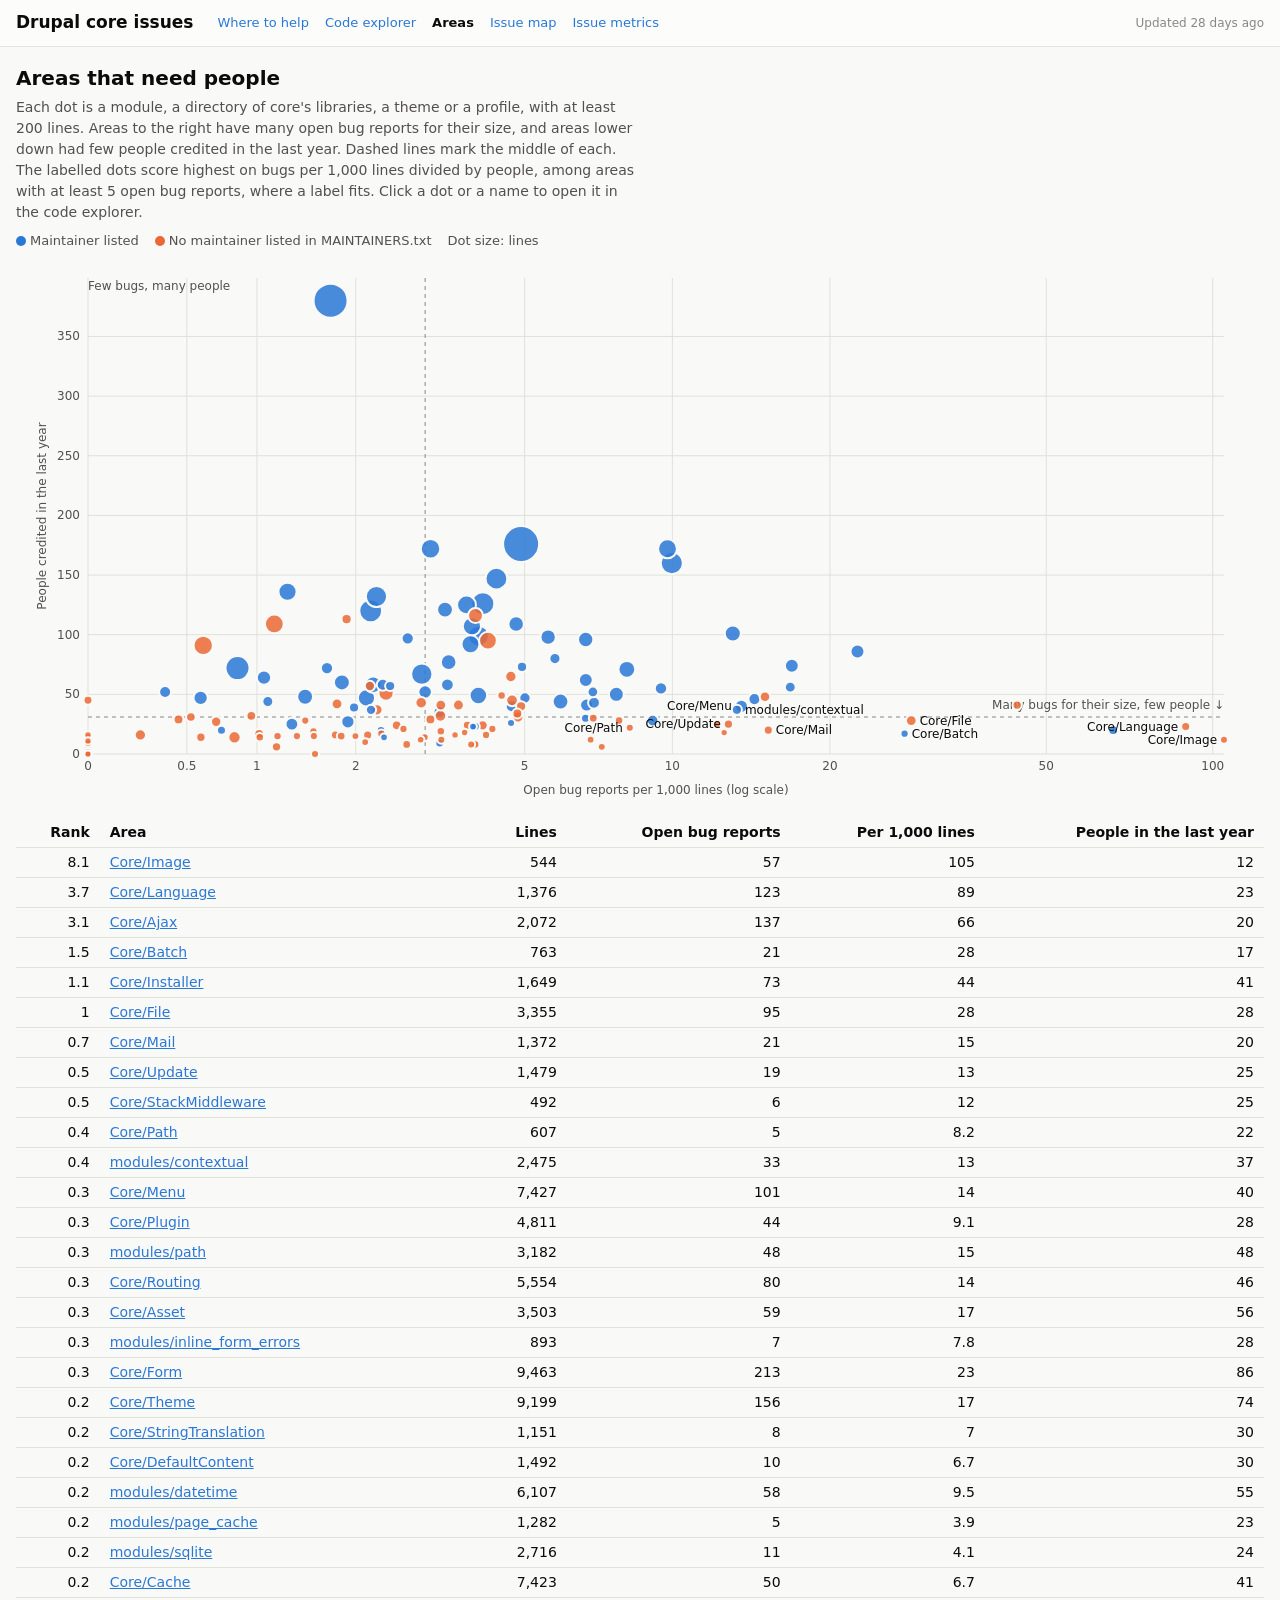
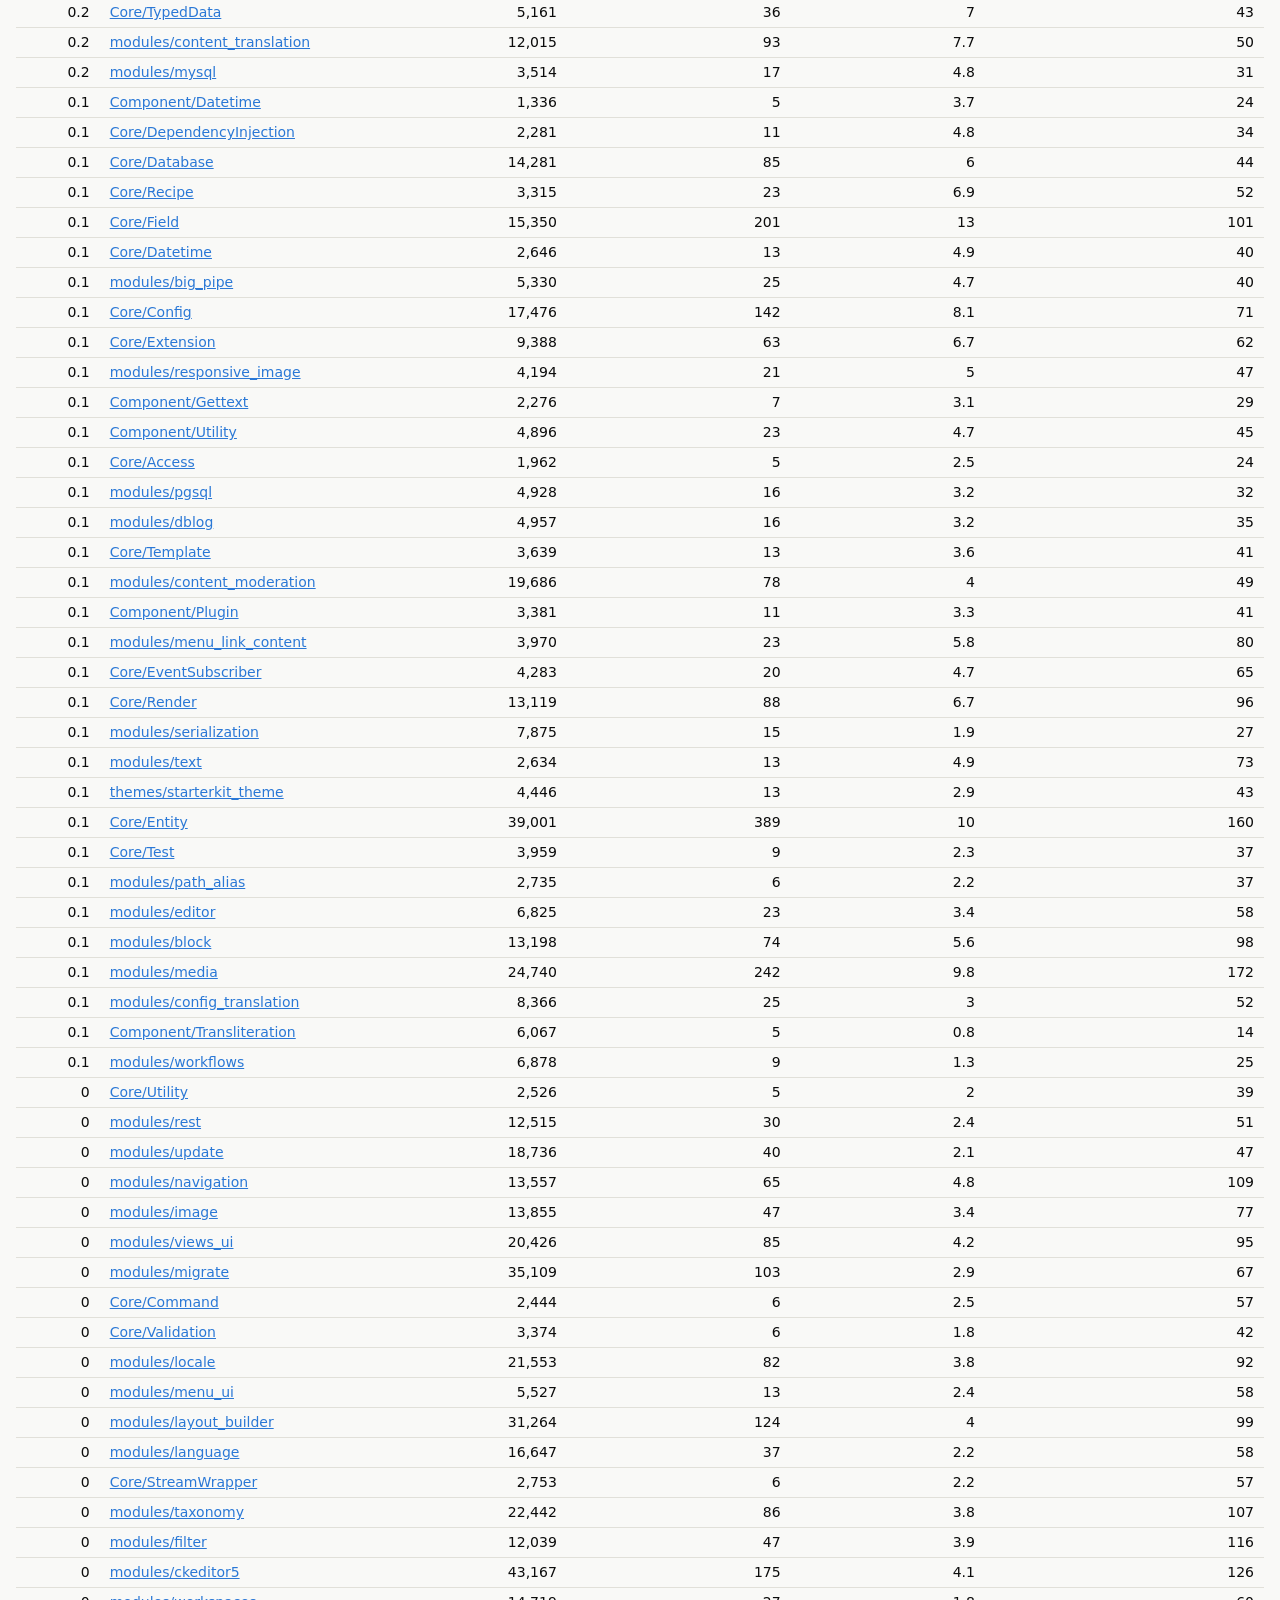
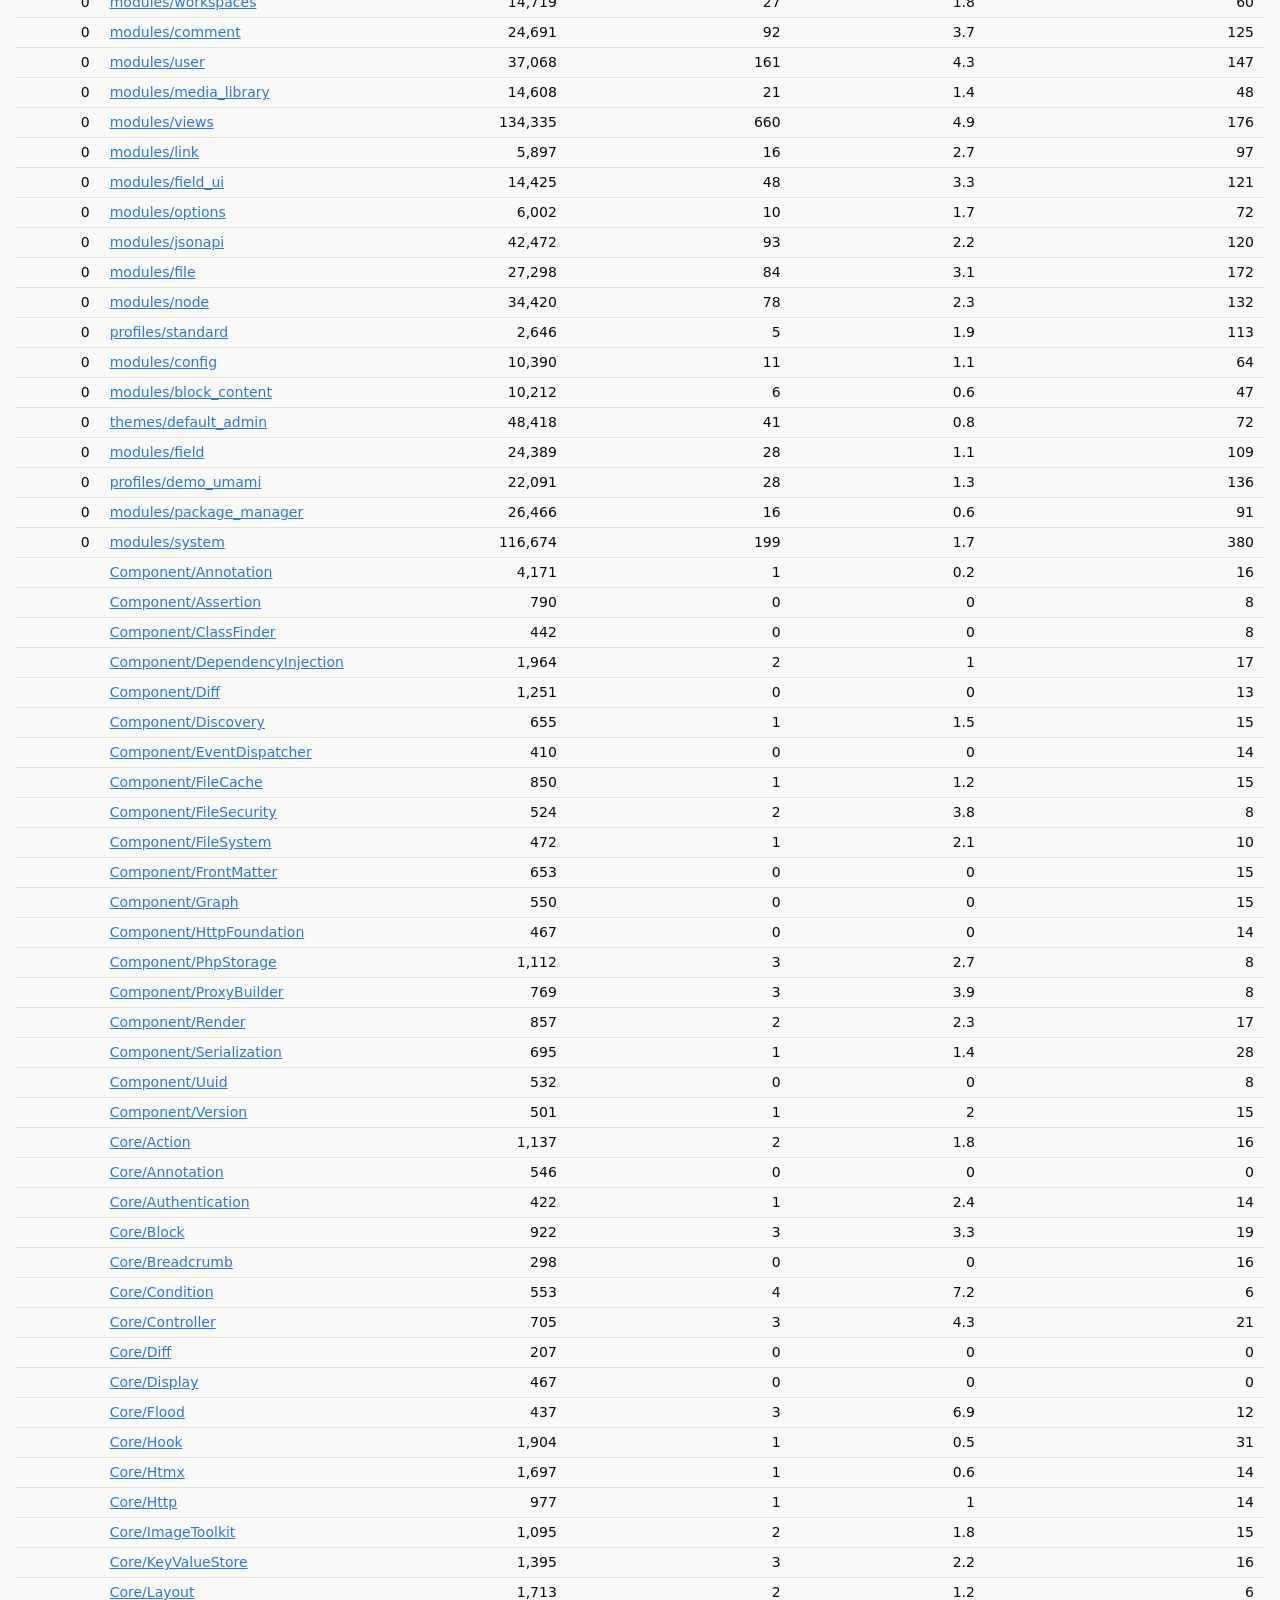
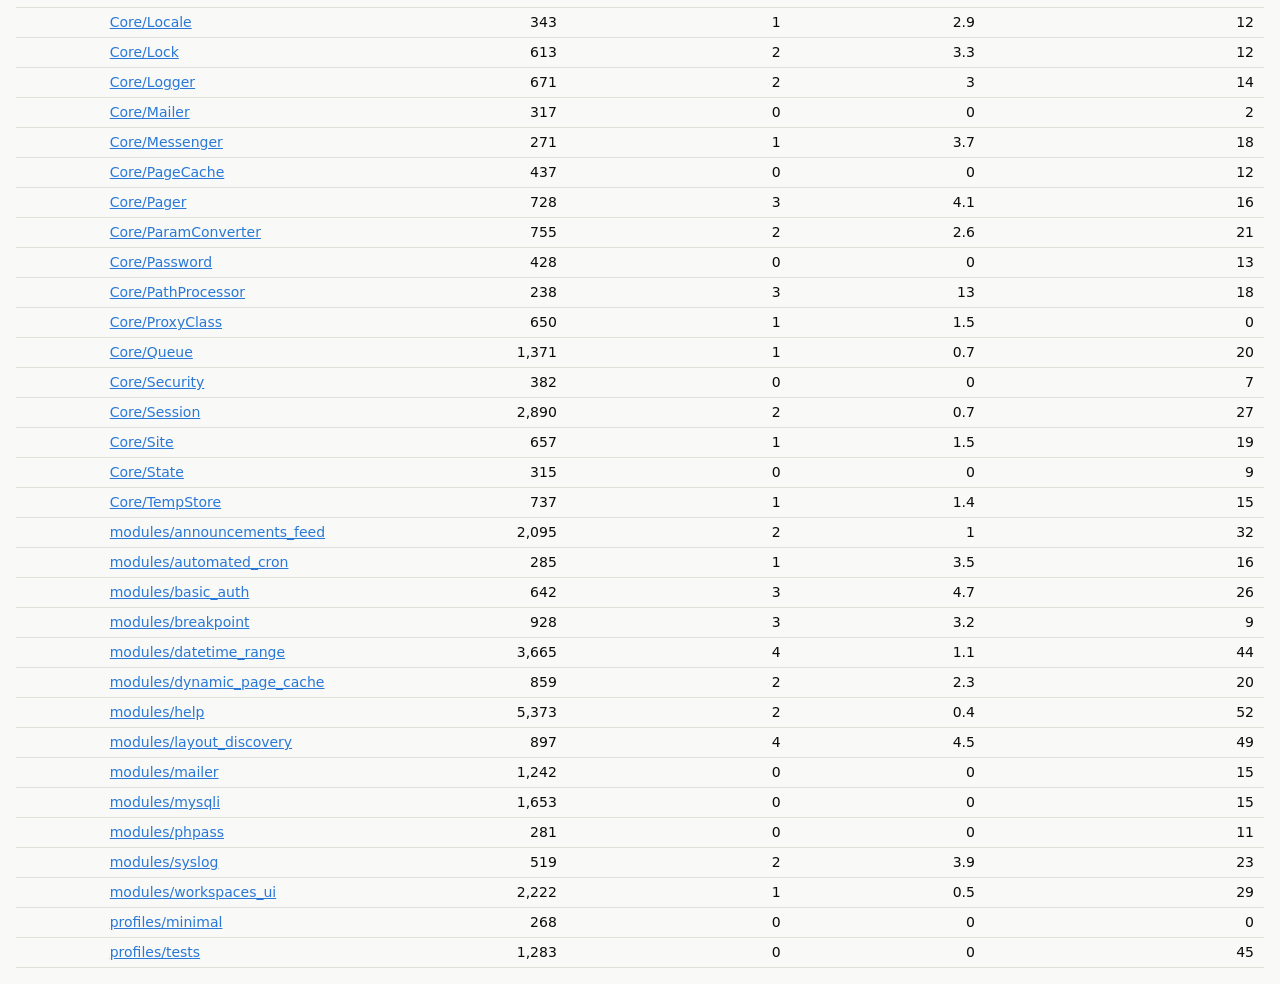
==== areas.html @ b4e70576 "Deploy 2026-11-07T08:06Z" ====
<!doctype html>
<html lang="en">
<head>
<meta charset="utf-8">
<meta name="viewport" content="width=device-width, initial-scale=1">
<title>Areas</title>
<link rel="stylesheet" href="site.css">
<script src="site.js"></script>
<style>
  :root {
    --maintained: #2a78d6; --unmaintained: #eb6834;
  }
  @media (prefers-color-scheme: dark) {
    :root:where(:not([data-theme="light"])) {
      --maintained: #3987e5; --unmaintained: #d95926;
    }
  }
  :root[data-theme="dark"] {
    --maintained: #3987e5; --unmaintained: #d95926;
  }
  body { font-size: 14px; }
  .help { color: var(--text-secondary); }
  main { padding: 16px; }
  h1 { font-size: 20px; font-weight: 600; margin: 0 0 4px; }
  #areas .intro { max-width: 70ch; margin: 0 0 8px; color: var(--text-secondary); }
  #plot { width: 100%; height: 540px; display: block; }
  #plot text { font-size: 12px; fill: var(--text-secondary); }
  #plot .label { fill: var(--text-primary); }
  #plot .axis { stroke: var(--grid); }
  #plot .median { stroke: var(--text-muted); stroke-dasharray: 4 4; }
  #plot circle { stroke: var(--page); stroke-width: 2; cursor: pointer; fill-opacity: .85; }
  #plot circle:hover, #plot circle:focus-visible { stroke: var(--text-primary); outline: none; }
  .key { display: flex; flex-wrap: wrap; gap: 4px 16px; font-size: 13px; color: var(--text-secondary); margin: 4px 0 12px; }
  .key i { display: inline-block; width: 10px; height: 10px; border-radius: 50%; margin-right: 4px; vertical-align: -1px; }
  .scroll { overflow-x: auto; }
  #areas table { border-collapse: collapse; font-variant-numeric: tabular-nums; width: 100%; margin-top: 16px; }
  #areas th, #areas td { padding: 4px 10px; border-bottom: 1px solid var(--grid); text-align: right; white-space: nowrap; }
  #areas th:nth-child(2), #areas td:nth-child(2) { text-align: left; }
  #areas th button { all: unset; cursor: pointer; font-weight: 600; }
  #areas th[aria-sort] button::after { content: " ▾"; }
  #areas th[aria-sort="ascending"] button::after { content: " ▴"; }
  #areas button:focus-visible { outline: 2px solid var(--accent); }
</style>
</head>
<body>
<header class="site">
  <a class="home" href="index.html">Drupal core issues</a>
  <a href="index.html">Where to help</a>
  <a href="explorer.html">Code explorer</a>
  <span aria-current="page">Areas</span>
  <a href="map.html">Issue map</a>
  <a href="metrics.html">Issue metrics</a>
  <span class="updated" id="updated"></span>
</header>
<main>
  <h1>Areas that need people</h1>
  <section id="areas" aria-label="Areas"><p class="help">Loading explorer.json…</p></section>
</main>
<script>
let D, byPath = new Map();
const fmt = n => n.toLocaleString("en");
const esc = s => String(s).replace(/[&<>"]/g, c => ({ "&": "&amp;", "<": "&lt;", ">": "&gt;", '"': "&quot;" })[c]);
const short = v => v.toLocaleString("en", { maximumFractionDigits: v < 10 ? 1 : 0 });

function index(node, parent) {
  node.path = parent ? `${parent.path}/${node.name}` : node.name;
  byPath.set(node.path, node);
  (node.children || []).forEach(c => index(c, node));
}

// Areas: one dot per module, library directory, theme or profile, comparing need with attention.
const MIN_AREA_LINES = 200;
let areaSort = { key: "neglect", down: true };

function areaRows() {
  return D.areas.map(p => byPath.get(p)).filter(n => n.loc >= MIN_AREA_LINES).map(n => {
    // Whether MAINTAINERS.txt lists a maintainer for the area or a directory in it.
    const maintained = (function listed(m) {
      return (m.maintainers || []).some(([, people]) => people.length) || (m.children || []).some(c => c.children && listed(c));
    })(n);
    const density = n.bugs * 1000 / n.loc;
    // Many bugs for the size, few people. Areas with a handful of bugs are left out of the ranking.
    const neglect = n.bugs >= 5 ? density / (n.people + 1) : 0;
    return { node: n, name: n.path.replace("core/lib/Drupal/", "").replace("core/", ""), loc: n.loc, bugs: n.bugs,
      density, people: n.people, maintained, neglect };
  });
}

function ticks(max, steps) {
  const step = steps.find(s => max / s <= 8) || steps.at(-1);
  return Array.from({ length: Math.floor(max / step) + 1 }, (_, i) => i * step);
}

function drawAreas() {
  const rows = areaRows(), el = document.getElementById("areas");
  const W = Math.max(320, el.clientWidth - 32), H = 540, m = { l: 56, r: 24, t: 16, b: 48 };
  const fx = v => Math.log10(1 + v), maxX = Math.max(...rows.map(r => r.density)), maxY = Math.max(...rows.map(r => r.people));
  const x = v => m.l + fx(v) / fx(maxX) * (W - m.l - m.r), y = v => H - m.b - v / (maxY * 1.05) * (H - m.t - m.b);
  const maxLoc = Math.max(...rows.map(r => r.loc)), radius = r => 3 + 15 * Math.sqrt(r.loc / maxLoc);
  const median = values => values.sort((a, b) => a - b)[Math.floor(values.length / 2)];
  const mx = median(rows.map(r => r.density)), my = median(rows.map(r => r.people));
  // Label the highest-ranked dots, right of the dot or else left of it, skipping any label that would overlap another.
  const caption = "Many bugs for their size, few people ↓";
  const placed = [{ x: W - m.r - caption.length * 6.5, w: caption.length * 6.5, y: y(my) - 12 }], labels = [];
  for (const r of [...rows].sort((a, b) => b.neglect - a.neglect).filter(r => r.neglect).slice(0, 12)) {
    const w = r.name.length * 6.5, cx = x(r.density), cy = y(r.people), rr = radius(r);
    const spot = [[cx + rr + 3, "start", cx + rr + 3], [cx - rr - 3, "end", cx - rr - 3 - w]].find(([, , left]) =>
      left >= m.l && left + w <= W - m.r && !placed.some(b => left < b.x + b.w && left + w > b.x && Math.abs(cy - b.y) < 13));
    if (!spot) continue;
    placed.push({ x: spot[2], w, y: cy });
    labels.push(`<text class="label" x="${spot[0]}" y="${cy + 4}" text-anchor="${spot[1]}">${esc(r.name)}</text>`);
  }
  const xTicks = [0, 0.5, 1, 2, 5, 10, 20, 50, 100, 200].filter(t => t <= maxX);
  const svg = `<svg id="plot" viewBox="0 0 ${W} ${H}" role="img" aria-label="Scatter plot of areas: open bug reports per 1,000 lines against people credited in the last year">
    ${xTicks.map(t => `<line class="axis" x1="${x(t)}" x2="${x(t)}" y1="${m.t}" y2="${H - m.b}"/><text x="${x(t)}" y="${H - m.b + 16}" text-anchor="middle">${t}</text>`).join("")}
    ${ticks(maxY, [1, 2, 5, 10, 20, 50, 100]).map(t => `<line class="axis" x1="${m.l}" x2="${W - m.r}" y1="${y(t)}" y2="${y(t)}"/><text x="${m.l - 8}" y="${y(t) + 4}" text-anchor="end">${t}</text>`).join("")}
    <line class="median" x1="${x(mx)}" x2="${x(mx)}" y1="${m.t}" y2="${H - m.b}"/>
    <line class="median" x1="${m.l}" x2="${W - m.r}" y1="${y(my)}" y2="${y(my)}"/>
    <text x="${W - m.r}" y="${y(my) - 8}" text-anchor="end">${caption}</text>
    <text x="${m.l}" y="${m.t + 12}">Few bugs, many people</text>
    <text x="${(m.l + W - m.r) / 2}" y="${H - 8}" text-anchor="middle">Open bug reports per 1,000 lines (log scale)</text>
    <text transform="translate(14 ${(m.t + H - m.b) / 2}) rotate(-90)" text-anchor="middle">People credited in the last year</text>
    ${[...rows].sort((a, b) => b.loc - a.loc).map(r => `<circle tabindex="0" data-path="${esc(r.node.path)}" cx="${x(r.density)}" cy="${y(r.people)}" r="${radius(r)}"
      fill="var(${r.maintained ? "--maintained" : "--unmaintained"})"><title>${esc(r.name)}
${fmt(r.loc)} lines · ${fmt(r.bugs)} open bug reports (${short(r.density)} per 1,000 lines) · ${fmt(r.people)} people in the last year
${r.maintained ? "Maintainer listed" : "No maintainer listed"}</title></circle>`).join("")}
    ${labels.join("")}
  </svg>`;
  const cols = [["name", "Area"], ["loc", "Lines"], ["bugs", "Open bug reports"], ["density", "Per 1,000 lines"],
    ["people", "People in the last year"]];
  const sorted = [...rows].sort((a, b) => {
    const [va, vb] = [a[areaSort.key], b[areaSort.key]];
    return (va < vb ? -1 : va > vb ? 1 : 0) * (areaSort.down ? -1 : 1);
  });
  el.innerHTML = `<p class="intro">Each dot is a module, a directory of core's libraries, a theme or a profile, with at least
    ${MIN_AREA_LINES} lines. Areas to the right have many open bug reports for their size, and areas lower down had few people
    credited in the last year. Dashed lines mark the middle of each. The labelled dots score highest on bugs per 1,000 lines
    divided by people, among areas with at least 5 open bug reports, where a label fits. Click a dot or a name to open it in the code explorer.</p>
    <div class="key"><span><i style="background:var(--maintained)"></i>Maintainer listed</span>
    <span><i style="background:var(--unmaintained)"></i>No maintainer listed in MAINTAINERS.txt</span><span>Dot size: lines</span></div>
    ${svg}
    <div class="scroll"><table><thead><tr><th><button data-sort="neglect" title="Bugs per 1,000 lines divided by people">Rank</button></th>${cols.map(([k, label]) =>
      `<th${areaSort.key === k ? ` aria-sort="${areaSort.down ? "descending" : "ascending"}"` : ""}><button data-sort="${k}">${label}</button></th>`).join("")}</tr></thead>
    <tbody>${sorted.map(r => `<tr><td>${r.neglect ? short(r.neglect) : ""}</td><td><a href="explorer.html#${esc(r.node.path)}">${esc(r.name)}</a></td>
      <td>${fmt(r.loc)}</td><td>${fmt(r.bugs)}</td><td>${short(r.density)}</td><td>${fmt(r.people)}</td></tr>`).join("")}</tbody></table></div>`;
}

const open = path => location.href = `explorer.html#${path}`;
document.getElementById("areas").addEventListener("click", e => {
  const sort = e.target.closest("[data-sort]"), dot = e.target.closest("circle[data-path]");
  if (sort) {
    areaSort = { key: sort.dataset.sort, down: sort.dataset.sort === areaSort.key ? !areaSort.down : sort.dataset.sort !== "name" };
    drawAreas();
  }
  if (dot) open(dot.dataset.path);
});
document.getElementById("areas").addEventListener("keydown", e => {
  if (e.key === "Enter" && e.target.matches("circle[data-path]")) open(e.target.dataset.path);
});
window.addEventListener("resize", () => D && drawAreas());

fetch("explorer.json", { cache: "no-cache" }).then(r => r.json()).then(data => {
  showUpdated(data.generated);
  D = data;
  index(D.tree, null);
  drawAreas();
}).catch(() => document.getElementById("areas").innerHTML =
  `<p class="help">Could not load explorer.json. Run <code>uv run explore.py PATH_TO_CORE_CLONE</code> and serve this directory over HTTP.</p>`);
</script>
</body>
</html>
---- site.css ----
/* Shared by every page: colour tokens, base styles and the site header. Each page adds its own tokens and layout. */
:root {
  color-scheme: light;
  --page: #f9f9f7;
  --surface-1: #fcfcfb;
  --text-primary: #0b0b0b;
  --text-secondary: #52514e;
  --text-muted: #898781;
  --grid: #e1e0d9;
  --border: rgba(11, 11, 11, 0.10);
  --accent: #2a78d6;
  /* Inside status-tinted issue rows: a light tint, darker text and a deeper link blue, all at least 5.7:1. */
  --tint: 10%;
  --row-text: #3b3a37;
  --row-link: #1c5cab;
}
@media (prefers-color-scheme: dark) {
  :root:where(:not([data-theme="light"])) {
    color-scheme: dark;
    --page: #0d0d0d;
    --surface-1: #1a1a19;
    --text-primary: #f0efec;
    --text-secondary: #c3c2b7;
    --grid: #2c2c2a;
    --border: rgba(255, 255, 255, 0.10);
    --accent: #3987e5;
    --row-text: #dcdbd2;
    --row-link: #6da7ec;
  }
}
:root[data-theme="dark"] {
  color-scheme: dark;
  --page: #0d0d0d;
  --surface-1: #1a1a19;
  --text-primary: #f0efec;
  --text-secondary: #c3c2b7;
  --grid: #2c2c2a;
  --border: rgba(255, 255, 255, 0.10);
  --accent: #3987e5;
  --row-text: #dcdbd2;
  --row-link: #6da7ec;
}
* { box-sizing: border-box; }
[hidden] { display: none !important; }
body {
  margin: 0; background: var(--page); color: var(--text-primary);
  font: 15px/1.5 system-ui, -apple-system, "Segoe UI", sans-serif;
}
a { color: var(--accent); }

/* The site header. Its title is the page's h1 on the start page, and a link back there elsewhere. */
header.site {
  grid-column: 1 / -1; display: flex; flex-wrap: wrap; gap: 8px 16px; align-items: center;
  padding: 10px 16px; border-bottom: 1px solid var(--border); background: var(--surface-1);
}
header.site .home { font-size: 17px; font-weight: 700; margin: 0 8px 0 0; color: inherit; text-decoration: none; }
header.site a:not(.home) { font-size: 13px; text-decoration: none; }
header.site a:not(.home):hover, header.site a:not(.home):focus-visible { text-decoration: underline; }
/* The current page in the menu, as text rather than a link to itself. */
header.site [aria-current="page"] { font-size: 13px; font-weight: 600; }
/* When the page's data was last generated, at the end of the header. */
header.site .updated { margin-left: auto; font-size: 12px; color: var(--text-muted); }

/* Section labels in the sidebars. */
nav h2, aside h3 { font-size: 13px; font-weight: 600; color: var(--text-secondary); }

/* A row of buttons where one is pressed, such as Map and Topics. */
.segmented { display: inline-flex; border: 1px solid var(--border); border-radius: 6px; overflow: hidden; }
.segmented button {
  font: inherit; font-size: 13px; padding: 4px 12px; border: 0; cursor: pointer;
  background: var(--surface-1); color: var(--text-secondary);
}
.segmented button + button { border-left: 1px solid var(--border); }
.segmented button[aria-pressed="true"] { background: var(--text-primary); color: var(--surface-1); }
.segmented button:focus-visible { outline: 2px solid var(--accent); outline-offset: -2px; }

/* Read by screen readers only. */
.visually-hidden { position: absolute; width: 1px; height: 1px; overflow: hidden; clip-path: inset(50%); white-space: nowrap; }

/* Issue tables, as on drupal.org's issue listing, on Where to help. */
table.issues { border-collapse: collapse; width: 100%; font-size: 14px; }
table.issues thead th { background: var(--page); text-align: left; font-weight: 600; padding: 6px 8px;
  border-bottom: 2px solid var(--grid); white-space: nowrap; }
table.issues thead th button { all: unset; cursor: pointer; }
table.issues thead th button:focus-visible { outline: 2px solid var(--accent); }
table.issues thead th[aria-sort] button::after { content: " ▾"; }
table.issues thead th[aria-sort="ascending"] button::after { content: " ▴"; }
table.issues td { padding: 6px 8px; vertical-align: top; }
table.issues .num { text-align: right; font-variant-numeric: tabular-nums; }
/* Rows tinted by status. */
tbody.issue { background: color-mix(in srgb, var(--status) var(--tint), var(--surface-1)); border-top: 3px solid var(--page);
  --text-secondary: var(--row-text); --accent: var(--row-link); }
/* Titles get a share of the width, so long names such as Foo::bar() can wrap without squeezing the column. */
tbody.issue td.title { font-size: 15px; width: 34%; overflow-wrap: anywhere; }
tbody.issue td.title a { font-weight: 600; text-decoration: none; }
tbody.issue td.title a:hover { text-decoration: underline; }
table.issues .nid { color: var(--text-secondary); font-size: 13px; margin-left: 6px; white-space: nowrap; }
table.issues td.status { white-space: nowrap; }
table.issues td.status .dot { margin-right: 6px; }
table.issues time { white-space: nowrap; }
table.issues td .sub { font-size: 12px; color: var(--text-secondary); margin-top: 2px; }
table.issues td .sub b { color: var(--text-primary); }
/* Child issues are indented under their parent; the toggle opens and closes the issues below. */
td.title .row { display: flex; gap: 6px; align-items: baseline; padding-left: calc(var(--depth) * 22px); }
button.toggle { all: unset; cursor: pointer; font-size: 1.25em; line-height: 1; width: 1em; flex: none; text-align: center; color: var(--text-secondary); }
button.toggle:focus-visible { outline: 2px solid var(--accent); }
td.title .spacer { width: 1.25em; flex: none; }
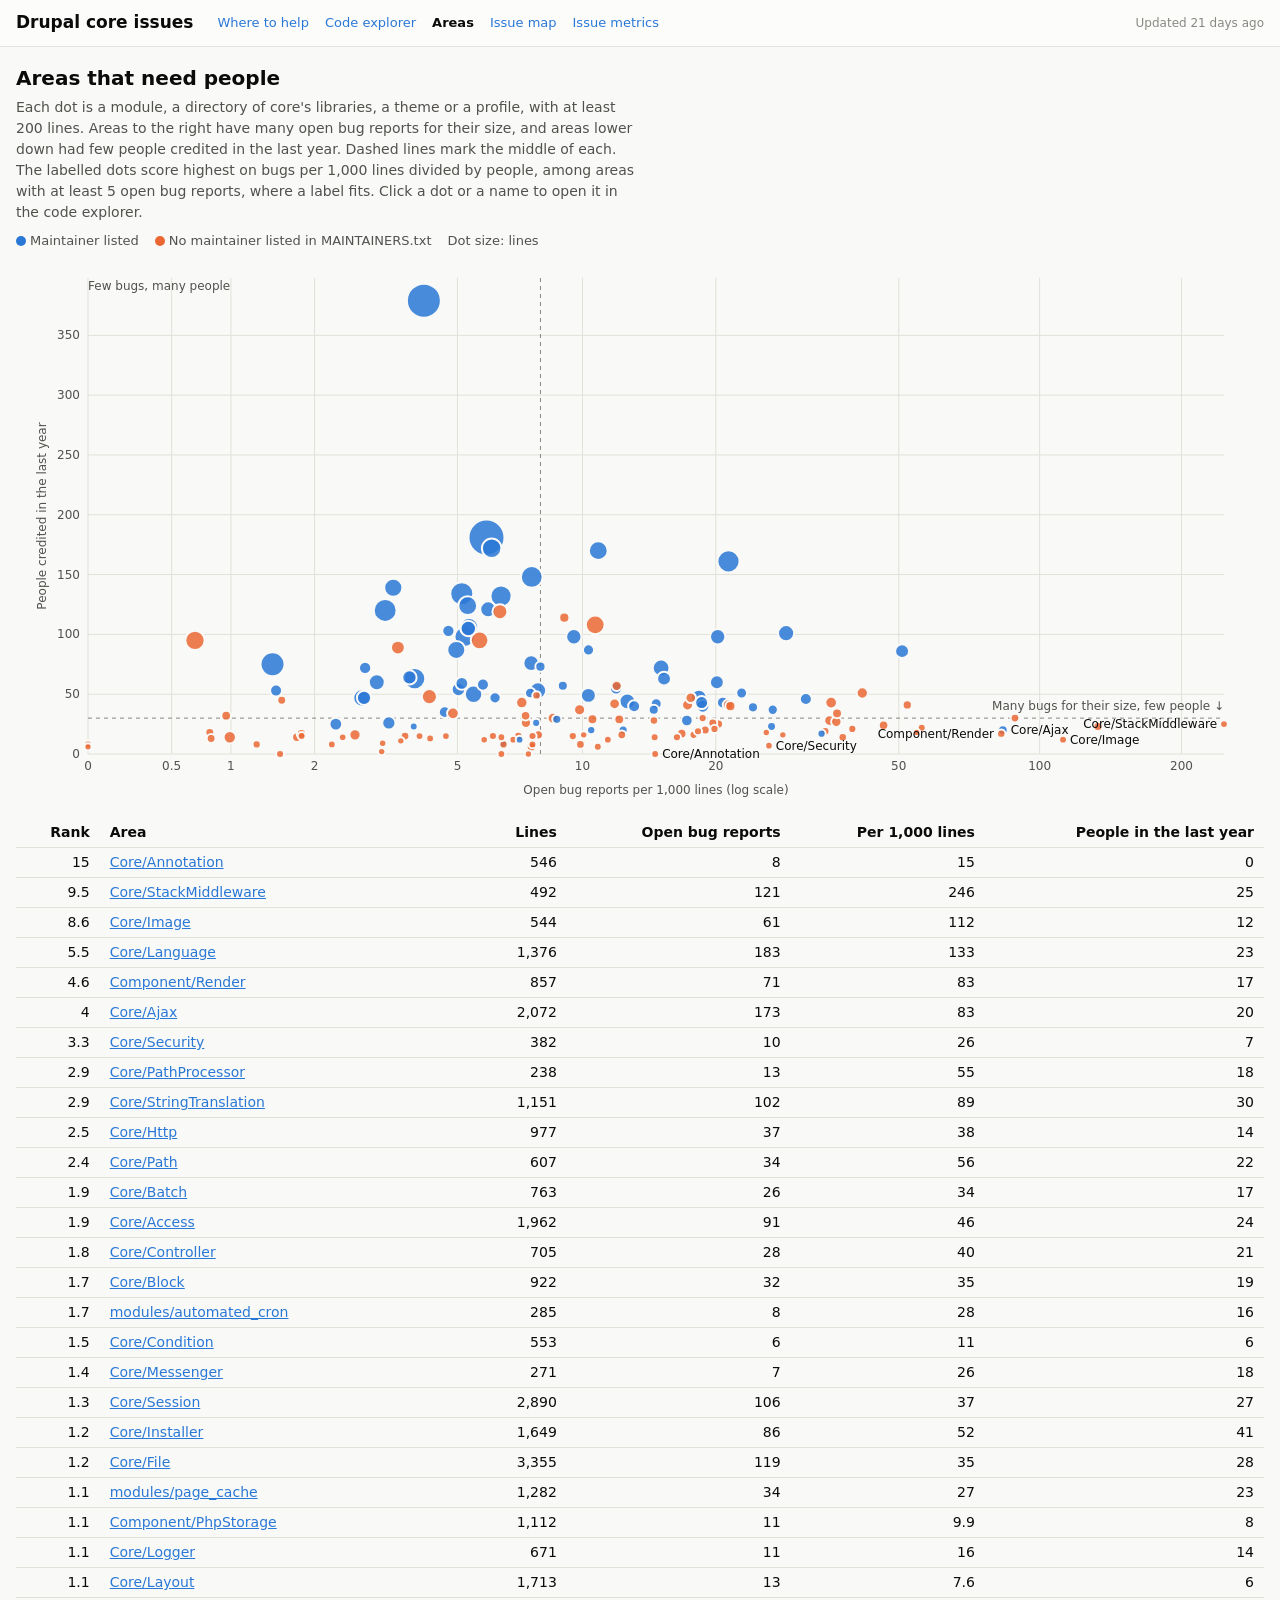
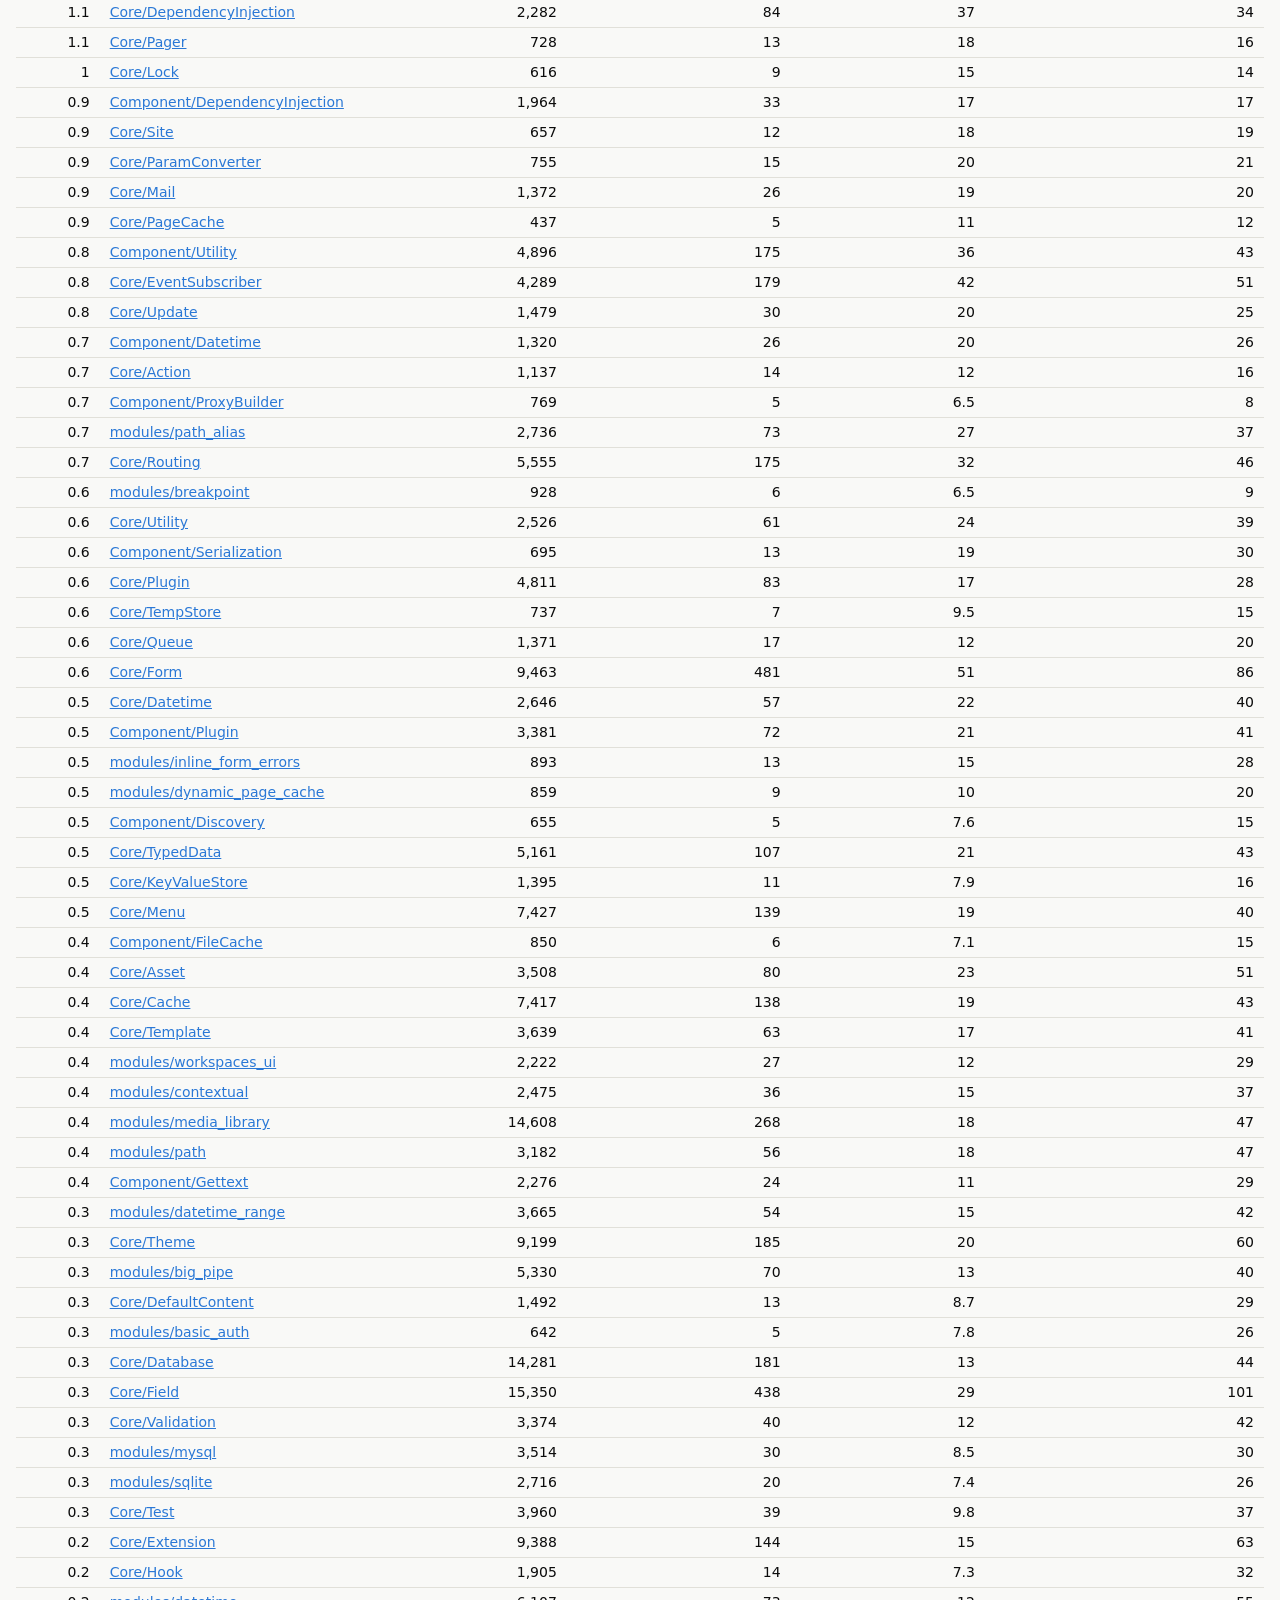
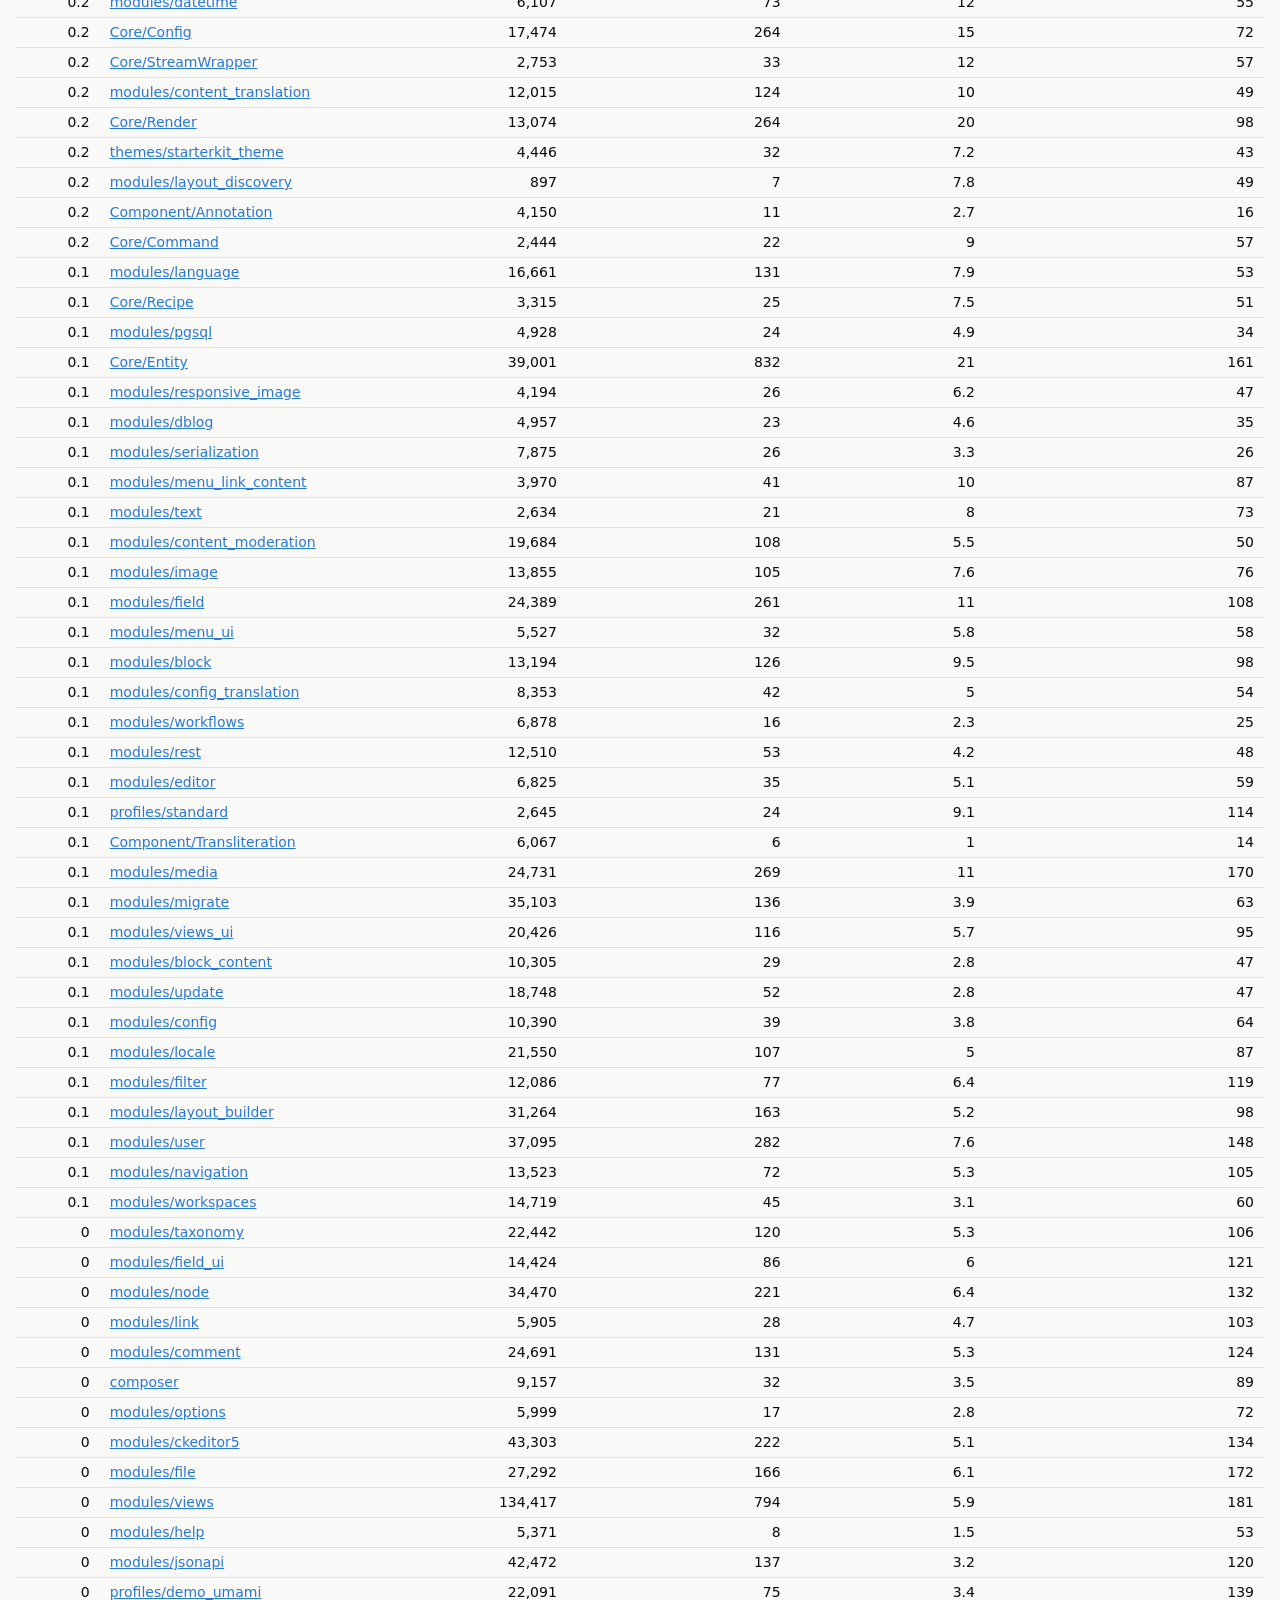
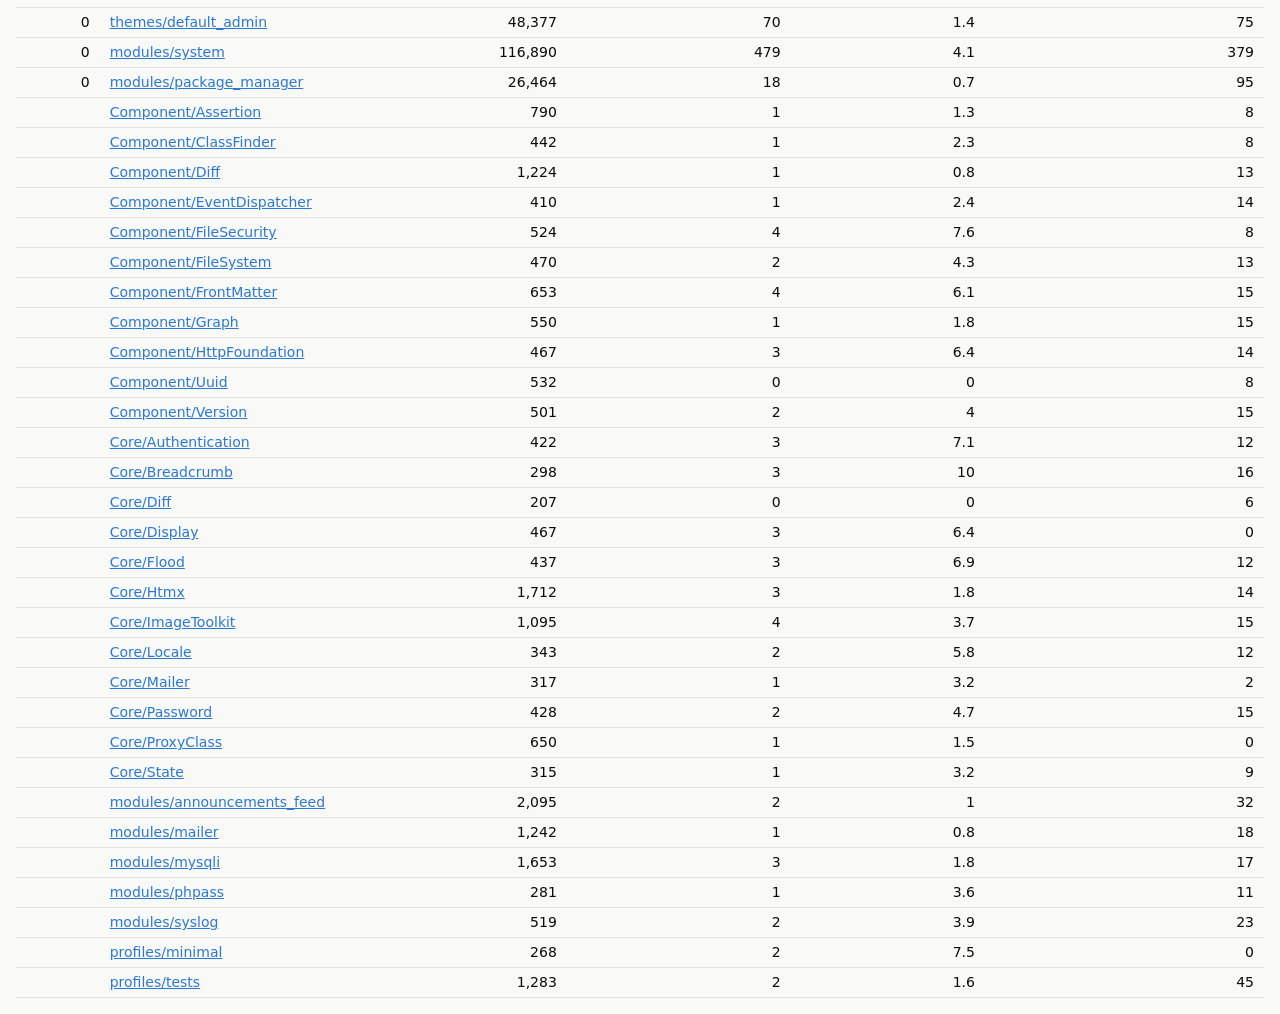
==== commit 680574f1: "Deploy 2026-11-14T08:08Z" ====
--- a/areas.html
+++ b/areas.html
@@ -63,7 +63,7 @@
 const short = v => v.toLocaleString("en", { maximumFractionDigits: v < 10 ? 1 : 0 });
 
 function index(node, parent) {
-  node.path = parent ? `${parent.path}/${node.name}` : node.name;
+  node.path = !parent ? "" : parent.path ? `${parent.path}/${node.name}` : node.name;
   byPath.set(node.path, node);
   (node.children || []).forEach(c => index(c, node));
 }
